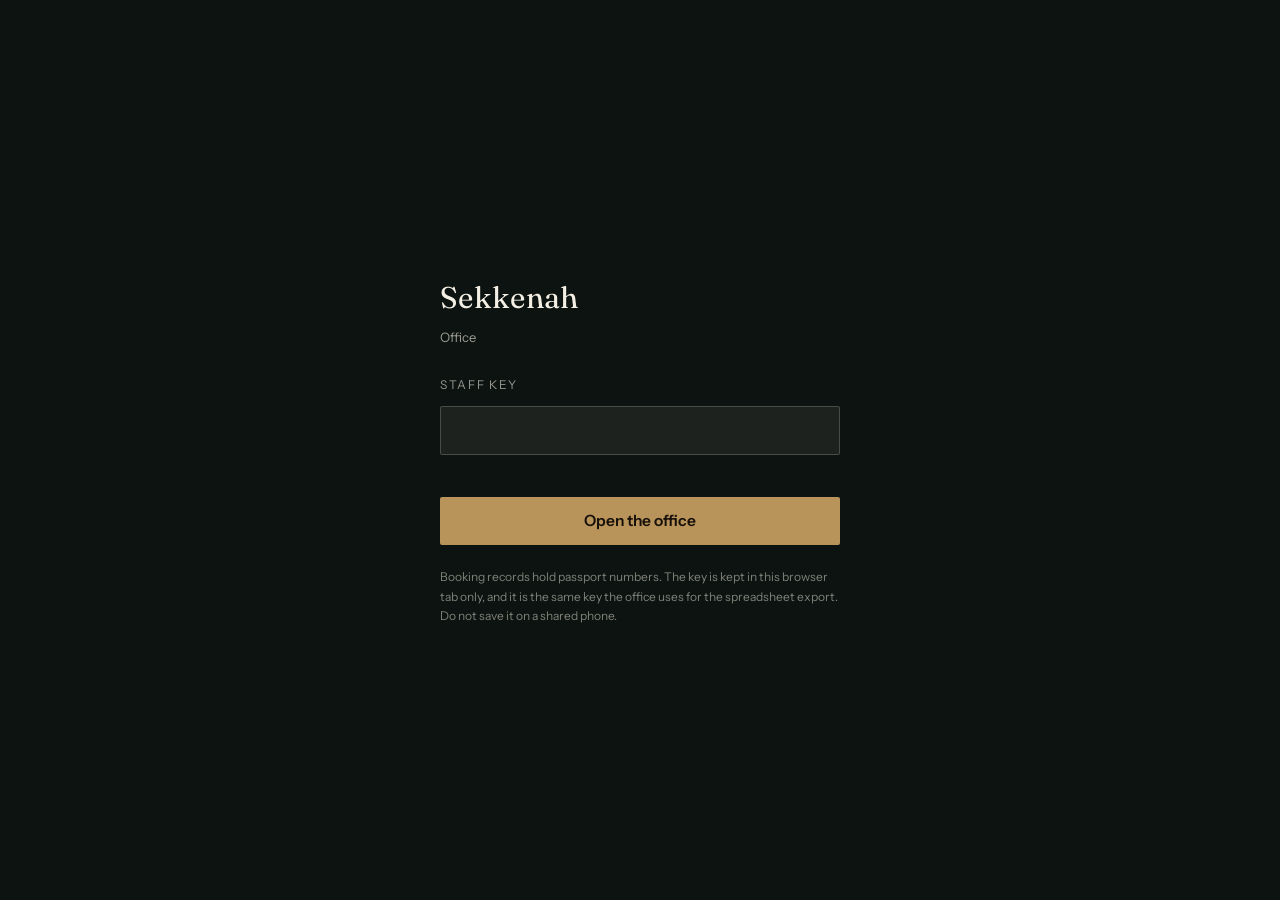
==== admin.html @ bfe4cb52 "Bookings now reach the office, and the office can edit the site. The wizard used to keep a request i" ====
<!DOCTYPE html>
<html lang="en">
<head>
<meta charset="utf-8">
<meta name="viewport" content="width=device-width, initial-scale=1">
<meta name="robots" content="noindex, nofollow">
<meta name="sekkenah-api" content="https://sekkenah-api.adjoining-quartz-f37.workers.dev">
<title>Sekkenah · Office</title>
<link rel="icon" href="assets/img/mark.svg" type="image/svg+xml">
<link rel="preconnect" href="https://fonts.googleapis.com">
<link rel="preconnect" href="https://fonts.gstatic.com" crossorigin>
<link href="https://fonts.googleapis.com/css2?family=Fraunces:opsz,wght@9..144,400;9..144,600&family=Instrument+Sans:wght@400;500;600&display=swap" rel="stylesheet">
<style>
:root{
  --ink:#0c1310; --ink-2:#121d18; --bone:#f4efe4; --paper:#faf7f0; --sand:#e6dbc8;
  --brass:#b8935a; --brass-2:#d9b878; --muted:#6c766f; --line:rgba(12,19,16,.13);
  --ok:#1d6b4f; --warn:#8a5a1c; --bad:#8c2f2a;
  --f-display:'Fraunces','Iowan Old Style',Georgia,serif;
  --f-body:'Instrument Sans',system-ui,-apple-system,'Segoe UI',sans-serif;
}
*,*::before,*::after{box-sizing:border-box}
body{margin:0;background:var(--paper);color:var(--ink);font-family:var(--f-body);font-size:15.5px;line-height:1.55;-webkit-font-smoothing:antialiased}
h1,h2,h3,p{margin:0}
button{font:inherit;cursor:pointer;background:none;border:0;color:inherit}
input,select,textarea{font:inherit;color:inherit}
:focus-visible{outline:2px solid var(--brass);outline-offset:2px}
a{color:inherit}

/* gate */
.gate{min-height:100dvh;display:grid;place-items:center;padding:24px;background:var(--ink);color:var(--bone)}
.gate-card{width:100%;max-width:400px}
.gate .mark{font-family:var(--f-display);font-size:30px;letter-spacing:.01em}
.gate .sub{color:rgba(244,239,228,.62);font-size:13px;margin-top:6px}
.gate form{margin-top:28px;display:grid;gap:12px}
.gate label{font-size:12px;letter-spacing:.14em;text-transform:uppercase;color:rgba(244,239,228,.6)}
.gate input{background:rgba(244,239,228,.07);border:1px solid rgba(244,239,228,.2);color:var(--bone);padding:12px 14px;border-radius:2px;font-size:15px}
.gate button{background:var(--brass);color:#161009;padding:12px 14px;border-radius:2px;font-weight:600}
.gate .err{color:#f0b4a8;font-size:13px;min-height:18px}
.gate .note{margin-top:22px;font-size:12px;color:rgba(244,239,228,.5);line-height:1.6}

/* shell */
.shell{display:none}
.shell.on{display:block}
header.bar{position:sticky;top:0;z-index:20;background:var(--paper);border-bottom:1px solid var(--line);padding:0 clamp(16px,3vw,40px)}
.bar-in{display:flex;align-items:center;gap:24px;max-width:1180px;margin:0 auto;min-height:64px;flex-wrap:wrap}
.bar .mark{font-family:var(--f-display);font-size:20px}
.bar .who{margin-inline-start:auto;display:flex;align-items:center;gap:14px;font-size:13px;color:var(--muted)}
.bar .who button{border-bottom:1px solid var(--line);padding-bottom:1px}
nav.tabs{display:flex;gap:2px;max-width:1180px;margin:0 auto;overflow-x:auto}
nav.tabs button{padding:11px 14px;font-size:13.5px;color:var(--muted);border-bottom:2px solid transparent;white-space:nowrap}
nav.tabs button[aria-selected="true"]{color:var(--ink);border-bottom-color:var(--brass)}
nav.tabs .count{font-variant-numeric:tabular-nums;opacity:.6;margin-inline-start:5px}
main{max-width:1180px;margin:0 auto;padding:26px clamp(16px,3vw,40px) 90px}
section[hidden]{display:none}
.head{display:flex;align-items:baseline;gap:16px;flex-wrap:wrap;margin-bottom:18px}
.head h2{font-family:var(--f-display);font-size:23px;font-weight:600}
.head p{color:var(--muted);font-size:13.5px}
.head .right{margin-inline-start:auto;display:flex;gap:10px;flex-wrap:wrap}
.btn{border:1px solid var(--line);padding:8px 13px;border-radius:2px;font-size:13.5px;background:#fff}
.btn.primary{background:var(--ink);color:var(--bone);border-color:var(--ink)}
.btn.ghost{background:transparent}
.btn:disabled{opacity:.45;cursor:not-allowed}
.muted{color:var(--muted)}

/* table */
table{width:100%;border-collapse:collapse;font-size:14px}
thead th{text-align:start;font-size:11px;letter-spacing:.1em;text-transform:uppercase;color:var(--muted);font-weight:600;padding:9px 10px;border-bottom:1px solid var(--line)}
tbody td{padding:11px 10px;border-bottom:1px solid var(--line);vertical-align:top}
tbody tr[data-ref]{cursor:pointer}
tbody tr[data-ref]:hover{background:rgba(184,147,90,.06)}
tr.open{background:rgba(184,147,90,.1)}
td .ref{font-variant-numeric:tabular-nums;font-weight:600}
td .small{font-size:12.5px;color:var(--muted)}
.pill{display:inline-block;font-size:11px;letter-spacing:.06em;text-transform:uppercase;padding:3px 7px;border-radius:2px;border:1px solid var(--line)}
.pill.new{border-color:rgba(138,90,28,.4);color:var(--warn)}
.pill.confirmed{border-color:rgba(29,107,79,.4);color:var(--ok)}
.pill.deposit{border-color:rgba(29,107,79,.4);color:var(--ok)}
.pill.travelled{color:var(--muted)}
.pill.cancelled{color:var(--bad);border-color:rgba(140,47,42,.35)}
.empty{padding:34px 6px;color:var(--muted);font-size:14px}

/* detail */
.detail{border:1px solid var(--line);background:#fff;padding:20px;margin-top:16px}
.detail h3{font-family:var(--f-display);font-size:19px;margin-bottom:4px}
.grid2{display:grid;grid-template-columns:repeat(auto-fit,minmax(220px,1fr));gap:18px}
.kv{font-size:13.5px}
.kv dt{font-size:11px;letter-spacing:.1em;text-transform:uppercase;color:var(--muted);margin-bottom:3px}
.kv dd{margin:0 0 12px}
.trav{width:100%;border-collapse:collapse;margin-top:6px}
.trav th{font-size:11px;text-transform:uppercase;letter-spacing:.09em;color:var(--muted);text-align:start;padding:6px 8px;border-bottom:1px solid var(--line)}
.trav td{padding:7px 8px;border-bottom:1px solid var(--line);font-size:13.5px}
.pp{font-family:ui-monospace,'SF Mono',Menlo,monospace;font-size:12.5px;letter-spacing:.02em}

/* editor */
.card{border:1px solid var(--line);background:#fff;margin-bottom:14px}
.card > summary{padding:13px 16px;cursor:pointer;display:flex;align-items:baseline;gap:12px;list-style:none}
.card > summary::-webkit-details-marker{display:none}
.card > summary .name{font-weight:600}
.card > summary .meta{margin-inline-start:auto;font-size:12.5px;color:var(--muted);font-variant-numeric:tabular-nums}
.card .body{padding:4px 16px 18px;border-top:1px solid var(--line)}
.fields{display:grid;grid-template-columns:repeat(auto-fit,minmax(190px,1fr));gap:12px;margin-top:14px}
.field{display:grid;gap:4px}
.field.wide{grid-column:1/-1}
.field label{font-size:11px;letter-spacing:.09em;text-transform:uppercase;color:var(--muted)}
.field input,.field select,.field textarea{border:1px solid var(--line);background:var(--paper);padding:8px 10px;border-radius:2px;font-size:14px;width:100%}
.field textarea{min-height:76px;resize:vertical;line-height:1.5}
.thumb{width:74px;height:52px;object-fit:cover;border:1px solid var(--line);background:var(--sand)}
.imgrow{display:flex;gap:10px;align-items:center}
.imgrow input{flex:1}
.toast{position:fixed;inset-block-end:20px;inset-inline-start:50%;transform:translate(-50%,140%);background:var(--ink);color:var(--bone);padding:11px 18px;border-radius:2px;font-size:13.5px;transition:transform .35s cubic-bezier(.22,.61,.24,1);z-index:60;max-width:calc(100% - 32px)}
.toast.on{transform:translate(-50%,0)}
.toast.bad{background:var(--bad)}
.loading{padding:40px 6px;color:var(--muted)}
@media(max-width:640px){thead{display:none}tbody tr{display:block;border-bottom:1px solid var(--line);padding:8px 0}tbody td{display:flex;gap:10px;border:0;padding:3px 8px}tbody td::before{content:attr(data-l);font-size:11px;text-transform:uppercase;letter-spacing:.08em;color:var(--muted);min-width:74px}}
</style>
</head>
<body>

<div class="gate" id="gate">
  <div class="gate-card">
    <div class="mark">Sekkenah</div>
    <div class="sub">Office</div>
    <form id="gate-form">
      <label for="key">Staff key</label>
      <input id="key" name="key" type="password" autocomplete="current-password" spellcheck="false" required>
      <div class="err" id="gate-err" role="alert"></div>
      <button type="submit">Open the office</button>
    </form>
    <p class="note">Booking records hold passport numbers. The key is kept in this browser tab only, and it is the same key the office uses for the spreadsheet export. Do not save it on a shared phone.</p>
  </div>
</div>

<div class="shell" id="shell">
  <header class="bar">
    <div class="bar-in">
      <span class="mark">Sekkenah</span>
      <span class="muted" style="font-size:13px">Office</span>
      <div class="who">
        <span id="saved-at"></span>
        <a class="btn ghost" href="index.html" target="_blank" rel="noopener">View site</a>
        <button type="button" id="sign-out">Sign out</button>
      </div>
    </div>
    <nav class="tabs" role="tablist" aria-label="Sections">
      <button role="tab" data-tab="bookings" aria-selected="true">Bookings<span class="count" id="c-bookings"></span></button>
      <button role="tab" data-tab="enquiries" aria-selected="false">Enquiries<span class="count" id="c-enquiries"></span></button>
      <button role="tab" data-tab="routes" aria-selected="false">Routes</button>
      <button role="tab" data-tab="lodges" aria-selected="false">Lodges</button>
      <button role="tab" data-tab="settings" aria-selected="false">Site settings</button>
    </nav>
  </header>

  <main>
    <section id="tab-bookings">
      <div class="head">
        <h2>Bookings</h2>
        <p>Every request from the website, newest first.</p>
        <div class="right">
          <button class="btn" type="button" id="refresh">Refresh</button>
          <button class="btn" type="button" id="csv">Download spreadsheet</button>
        </div>
      </div>
      <div id="bookings-body"><div class="loading">Loading…</div></div>
    </section>

    <section id="tab-enquiries" hidden>
      <div class="head"><h2>Enquiries</h2><p>Messages from the contact form.</p></div>
      <div id="enquiries-body"><div class="loading">Loading…</div></div>
    </section>

    <section id="tab-routes" hidden>
      <div class="head">
        <h2>Routes</h2>
        <p>Prices, seats, photos and copy. Saving publishes to the live site within a minute.</p>
        <div class="right"><button class="btn primary" type="button" data-save="catalogue">Publish changes</button></div>
      </div>
      <div id="routes-body"><div class="loading">Loading…</div></div>
    </section>

    <section id="tab-lodges" hidden>
      <div class="head">
        <h2>Lodges</h2>
        <p>Nightly rates and photographs.</p>
        <div class="right"><button class="btn primary" type="button" data-save="catalogue">Publish changes</button></div>
      </div>
      <div id="lodges-body"><div class="loading">Loading…</div></div>
    </section>

    <section id="tab-settings" hidden>
      <div class="head">
        <h2>Site settings</h2>
        <p>Phones, address, the WhatsApp number and the shilling rate.</p>
        <div class="right"><button class="btn primary" type="button" data-save="catalogue">Publish changes</button></div>
      </div>
      <div id="settings-body"><div class="loading">Loading…</div></div>
    </section>
  </main>
</div>

<div class="toast" id="toast" role="status" aria-live="polite"></div>
<script type="module" src="assets/js/admin.js"></script>
</body>
</html>
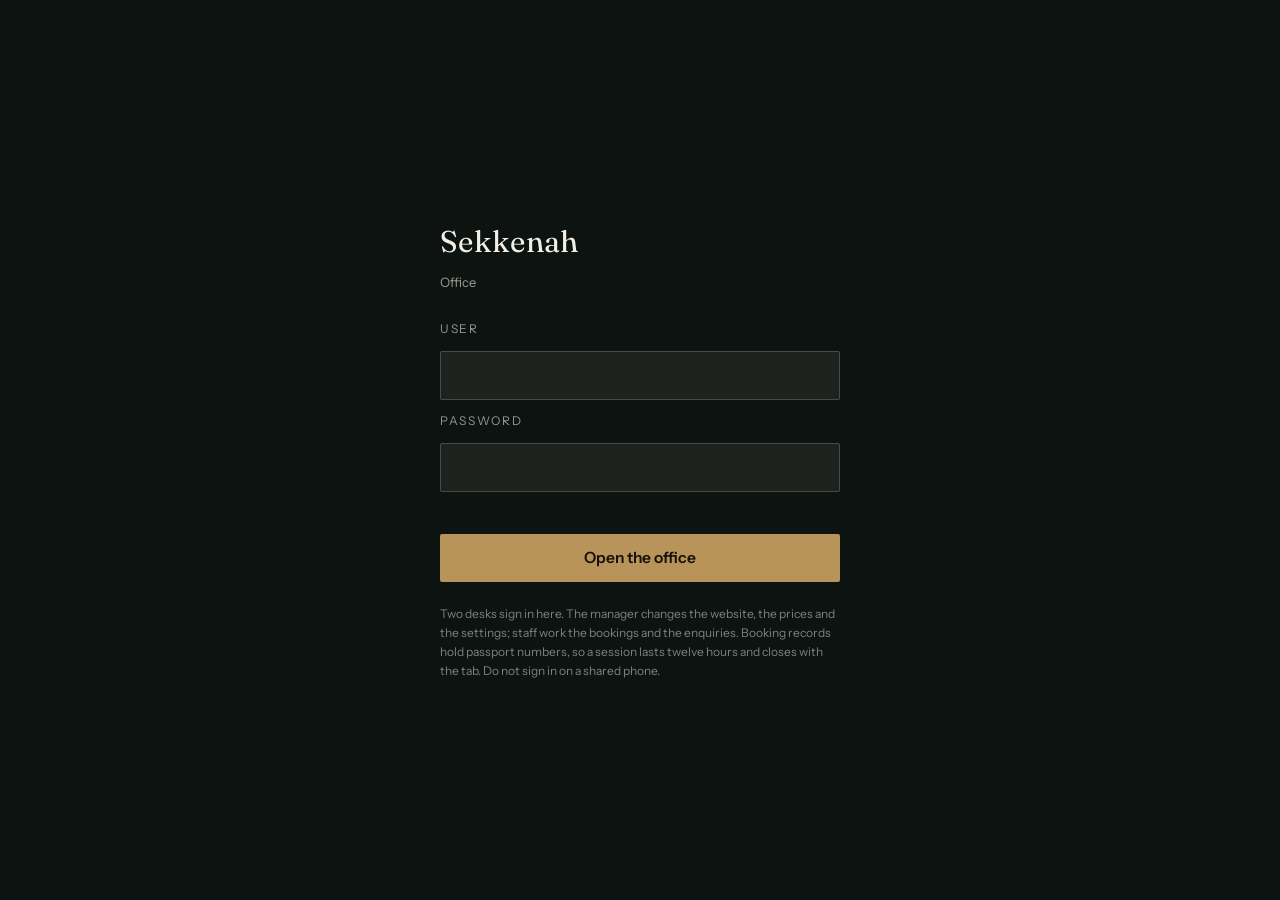
==== commit b7f1e6a0: "Ship the two desks, the client's own marks and split office logins The site now asks which desk the " ====
--- a/admin.html
+++ b/admin.html
@@ -4,7 +4,7 @@
 <meta charset="utf-8">
 <meta name="viewport" content="width=device-width, initial-scale=1">
 <meta name="robots" content="noindex, nofollow">
-<meta name="sekkenah-api" content="https://sekkenah-api.adjoining-quartz-f37.workers.dev">
+<meta name="sekkenah-api" content="https://sekkenah-api.adamdiditfirst.workers.dev">
 <title>Sekkenah · Office</title>
 <link rel="icon" href="assets/img/mark.svg" type="image/svg+xml">
 <link rel="preconnect" href="https://fonts.googleapis.com">
@@ -37,6 +37,7 @@
 .gate button{background:var(--brass);color:#161009;padding:12px 14px;border-radius:2px;font-weight:600}
 .gate .err{color:#f0b4a8;font-size:13px;min-height:18px}
 .gate .note{margin-top:22px;font-size:12px;color:rgba(244,239,228,.5);line-height:1.6}
+.who__role{font-size:11px;letter-spacing:.12em;text-transform:uppercase;color:var(--brass);border:1px solid rgba(184,147,90,.45);padding:3px 8px;border-radius:2px}
 
 /* shell */
 .shell{display:none}
@@ -78,6 +79,8 @@
 .pill.travelled{color:var(--muted)}
 .pill.cancelled{color:var(--bad);border-color:rgba(140,47,42,.35)}
 .empty{padding:34px 6px;color:var(--muted);font-size:14px}
+#trips-body h3.sub{margin:26px 0 6px;font-family:var(--f-display);font-size:16px}
+#trips-body h3.sub:first-child{margin-top:0}
 
 /* detail */
 .detail{border:1px solid var(--line);background:#fff;padding:20px;margin-top:16px}
@@ -111,6 +114,16 @@
 .toast.on{transform:translate(-50%,0)}
 .toast.bad{background:var(--bad)}
 .loading{padding:40px 6px;color:var(--muted)}
+/* in place editor */
+.editor-bar{display:flex;align-items:center;gap:14px;flex-wrap:wrap;padding:10px 0 14px}
+.seg{display:flex;border:1px solid var(--line);background:#fff}
+.seg button{padding:6px 11px;font-size:13px;color:var(--muted)}
+.seg button[aria-pressed="true"]{background:var(--ink);color:var(--bone)}
+.dirty{font-size:13px;color:var(--muted);font-variant-numeric:tabular-nums}
+.dirty.work{color:var(--warn);font-weight:600}
+.hint{font-size:12.5px;color:var(--muted)}
+.editor-actions{margin-inline-start:auto;display:flex;gap:10px}
+#edit-frame{width:100%;height:calc(100vh - 235px);min-height:520px;border:1px solid var(--line);background:#fff}
 @media(max-width:640px){thead{display:none}tbody tr{display:block;border-bottom:1px solid var(--line);padding:8px 0}tbody td{display:flex;gap:10px;border:0;padding:3px 8px}tbody td::before{content:attr(data-l);font-size:11px;text-transform:uppercase;letter-spacing:.08em;color:var(--muted);min-width:74px}}
 </style>
 </head>
@@ -121,12 +134,14 @@
     <div class="mark">Sekkenah</div>
     <div class="sub">Office</div>
     <form id="gate-form">
-      <label for="key">Staff key</label>
-      <input id="key" name="key" type="password" autocomplete="current-password" spellcheck="false" required>
+      <label for="gate-user">User</label>
+      <input id="gate-user" name="user" autocomplete="username" spellcheck="false" required>
+      <label for="gate-pass">Password</label>
+      <input id="gate-pass" name="password" type="password" autocomplete="current-password" required>
       <div class="err" id="gate-err" role="alert"></div>
       <button type="submit">Open the office</button>
     </form>
-    <p class="note">Booking records hold passport numbers. The key is kept in this browser tab only, and it is the same key the office uses for the spreadsheet export. Do not save it on a shared phone.</p>
+    <p class="note">Two desks sign in here. The manager changes the website, the prices and the settings; staff work the bookings and the enquiries. Booking records hold passport numbers, so a session lasts twelve hours and closes with the tab. Do not sign in on a shared phone.</p>
   </div>
 </div>
 
@@ -136,28 +151,53 @@
       <span class="mark">Sekkenah</span>
       <span class="muted" style="font-size:13px">Office</span>
       <div class="who">
+        <span id="who-role" class="who__role"></span>
         <span id="saved-at"></span>
         <a class="btn ghost" href="index.html" target="_blank" rel="noopener">View site</a>
         <button type="button" id="sign-out">Sign out</button>
       </div>
     </div>
     <nav class="tabs" role="tablist" aria-label="Sections">
+      <button role="tab" data-tab="edit" aria-selected="false" data-manager="1">Edit the page</button>
       <button role="tab" data-tab="bookings" aria-selected="true">Bookings<span class="count" id="c-bookings"></span></button>
       <button role="tab" data-tab="enquiries" aria-selected="false">Enquiries<span class="count" id="c-enquiries"></span></button>
-      <button role="tab" data-tab="routes" aria-selected="false">Routes</button>
-      <button role="tab" data-tab="lodges" aria-selected="false">Lodges</button>
-      <button role="tab" data-tab="settings" aria-selected="false">Site settings</button>
+      <button role="tab" data-tab="routes" aria-selected="false" data-manager="1">Routes</button>
+      <button role="tab" data-tab="lodges" aria-selected="false" data-manager="1">Lodges</button>
+      <button role="tab" data-tab="trips" aria-selected="false" data-manager="1">Past trips</button>
+      <button role="tab" data-tab="settings" aria-selected="false" data-manager="1">Site settings</button>
+      <button role="tab" data-tab="history" aria-selected="false" data-manager="1">History</button>
     </nav>
   </header>
 
   <main>
+    <section id="tab-edit" hidden>
+      <div class="head">
+        <h2>Edit the page</h2>
+        <p>This is the website itself. Click a line of text to change it, click a photograph to replace it. The picture at the top of the page is replaced from the button above.</p>
+      </div>
+      <div class="editor-bar">
+        <div class="seg" role="group" aria-label="Language">
+          <button type="button" data-edit-lang="en" aria-pressed="true">English</button>
+          <button type="button" data-edit-lang="ar" aria-pressed="false">العربية</button>
+        </div>
+        <button class="btn ghost" type="button" id="edit-hero" title="Replace the large photograph at the top of the page">Replace the top picture</button>
+        <span class="dirty" id="edit-dirty">No changes yet</span>
+        <span class="hint">Click a line of text to change it, or a photograph to replace it. The top picture is replaced with the button above. Dates edit as YYYY-MM-DD. Press Esc to abandon one line.</span>
+        <div class="editor-actions">
+          <button class="btn ghost" type="button" id="edit-discard">Discard</button>
+          <button class="btn primary" type="button" id="edit-save">Save changes</button>
+        </div>
+      </div>
+      <iframe id="edit-frame" title="The website, editable" src="index.html?edit=1&lang=en"></iframe>
+    </section>
+
     <section id="tab-bookings">
       <div class="head">
         <h2>Bookings</h2>
         <p>Every request from the website, newest first.</p>
         <div class="right">
           <button class="btn" type="button" id="refresh">Refresh</button>
-          <button class="btn" type="button" id="csv">Download spreadsheet</button>
+          <button class="btn" type="button" id="csv" data-manager="1">Download spreadsheet</button>
         </div>
       </div>
       <div id="bookings-body"><div class="loading">Loading…</div></div>
@@ -186,13 +226,31 @@
       <div id="lodges-body"><div class="loading">Loading…</div></div>
     </section>
 
+    <section id="tab-trips" hidden>
+      <div class="head">
+        <h2>Past trips</h2>
+        <p>The films and photographs from your own departures. Change a film, a still, or a caption.</p>
+        <div class="right"><button class="btn primary" type="button" data-save="catalogue">Publish changes</button></div>
+      </div>
+      <div id="trips-body"><div class="loading">Loading…</div></div>
+    </section>
+
     <section id="tab-settings" hidden>
       <div class="head">
         <h2>Site settings</h2>
-        <p>Phones, address, the WhatsApp number and the shilling rate.</p>
+        <p>Phones, address, the WhatsApp number and the birr rate used for the approximate figure.</p>
         <div class="right"><button class="btn primary" type="button" data-save="catalogue">Publish changes</button></div>
       </div>
       <div id="settings-body"><div class="loading">Loading…</div></div>
+    </section>
+
+    <section id="tab-history" hidden>
+      <div class="head">
+        <h2>History</h2>
+        <p>Every publish keeps the copy it replaced. Put an older one back if a change was wrong.</p>
+        <div class="right"><button class="btn" type="button" id="history-refresh">Refresh</button></div>
+      </div>
+      <div id="history-body"><div class="loading">Loading…</div></div>
     </section>
   </main>
 </div>
